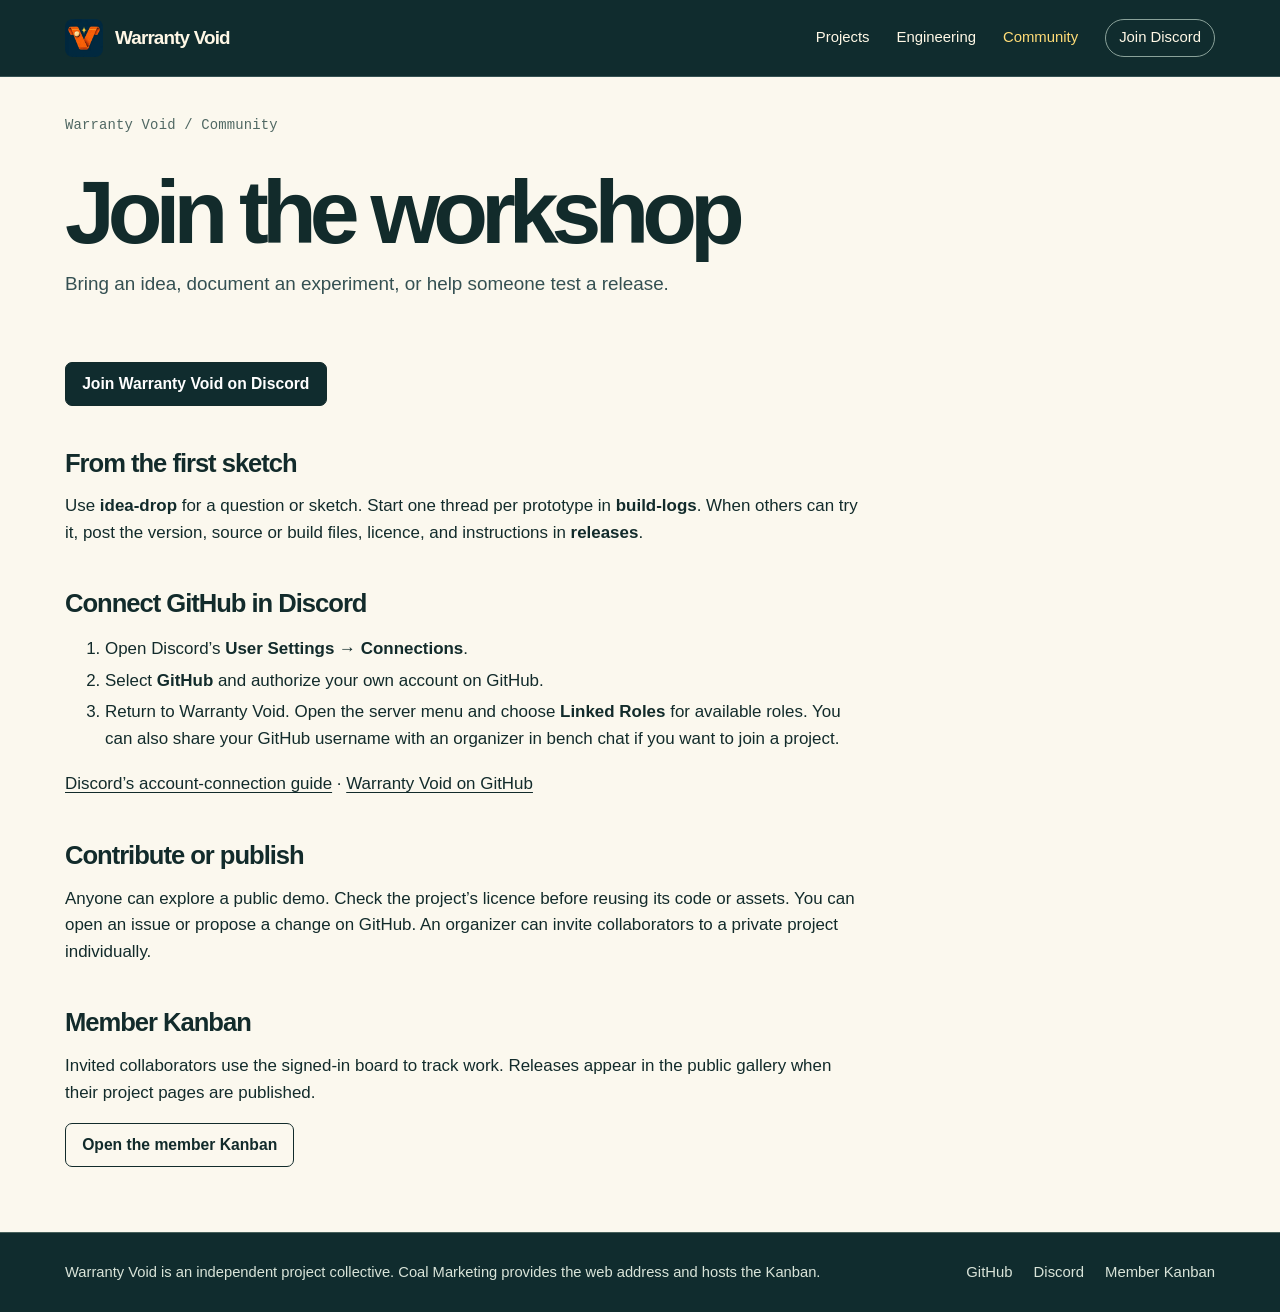
==== community/index.html @ d7e7b266 "Open the Warranty Void project gallery with the Count23 field guide" ====
<!doctype html>
<html lang="en"><head><meta charset="utf-8"><meta name="viewport" content="width=device-width,initial-scale=1">
<title>Community · Warranty Void</title><meta name="description" content="Join the Discord, connect a GitHub account and contribute."><meta name="theme-color" content="#102c2e">
<link rel="icon" href="../assets/warranty-void.webp"><link rel="stylesheet" href="../assets/site.css"><script defer src="../assets/demo.js"></script></head>
<body><a href="#main" class="skip">Skip to content</a><header class="top"><div class="wrap bar"><a class="brand" href="../"><img src="../assets/warranty-void.webp" width="38" height="38" alt="">Warranty Void</a>
<nav class="nav" aria-label="Main navigation"><a href="../#projects">Projects</a><a href="../engineering/">Engineering</a><a href="../community/" aria-current="page">Community</a><a class="join" href="https://discord.gg/CPjRJzZYpf">Join Discord</a></nav></div></header>
<main id="main"><div class="wrap interior"><p class="crumb"><a href="../" class="">Warranty Void</a> / Community</p><h1>Join the workshop</h1><p class="lede">Bring an idea, document an experiment, or help someone test a release.</p></div><div class="wrap"><div class="reading"><p><a href="https://discord.gg/CPjRJzZYpf" class="button">Join Warranty Void on Discord</a></p><h2>From the first sketch</h2><p>Use <strong>idea-drop</strong> for a question or sketch. Start one thread per prototype in <strong>build-logs</strong>. When others can try it, post the version, source or build files, licence, and instructions in <strong>releases</strong>.</p>
<h2>Connect GitHub in Discord</h2><ol><li>Open Discord’s <strong>User Settings → Connections</strong>.</li><li>Select <strong>GitHub</strong> and authorize your own account on GitHub.</li><li>Return to Warranty Void. Open the server menu and choose <strong>Linked Roles</strong> for available roles. You can also share your GitHub username with an organizer in bench chat if you want to join a project.</li></ol><p><a href="https://support.discord.com/hc/en-us/articles/8063233404823-Connections-Linked-Roles-Community-Members" class="">Discord’s account-connection guide</a> · <a href="https://github.com/waranty-void" class="">Warranty Void on GitHub</a></p>
<h2>Contribute or publish</h2><p>Anyone can explore a public demo. Check the project’s licence before reusing its code or assets. You can open an issue or propose a change on GitHub. An organizer can invite collaborators to a private project individually.</p>
<h2>Member Kanban</h2><p>Invited collaborators use the signed-in board to track work. Releases appear in the public gallery when their project pages are published.</p><a href="https://client.coal.marketing/warranty-void/kanban" class="button light">Open the member Kanban</a></div></div></main><footer class="foot"><div class="wrap"><p>Warranty Void is an independent project collective. Coal Marketing provides the web address and hosts the Kanban.</p>
<nav aria-label="Footer"><a href="https://github.com/waranty-void" class="">GitHub</a><a href="https://discord.gg/CPjRJzZYpf" class="">Discord</a><a href="https://client.coal.marketing/warranty-void/kanban" class="">Member Kanban</a></nav></div></footer></body></html>
---- assets/site.css ----
:root{color-scheme:light;--night:#102c2e;--ink:#122b2b;--cream:#fbf8ee;--line:#bec8bc;--orange:#ff782d;--yellow:#ffdc77;--green:#245b4c;--mono:"IBM Plex Mono","SFMono-Regular",Consolas,monospace;--sans:"Space Grotesk","Avenir Next",Avenir,"Helvetica Neue",sans-serif}
*{box-sizing:border-box}html{scroll-behavior:smooth}body{margin:0;background:var(--cream);color:var(--ink);font:400 1.06rem/1.57 var(--sans)}a{color:inherit;text-underline-offset:.2em}a:focus-visible,button:focus-visible,summary:focus-visible{outline:3px solid #168cc0;outline-offset:4px}img{display:block;max-width:100%}.wrap{width:min(1150px,calc(100% - 76px));margin:auto}.skip{position:absolute;left:10px;top:-60px;background:white;padding:10px;z-index:5}.skip:focus{top:10px}.top{background:var(--night);color:#fff8e6;border-bottom:1px solid #355152}.bar{min-height:76px;display:flex;align-items:center;justify-content:space-between;gap:25px}.brand{display:inline-flex;align-items:center;gap:12px;font-size:1.18rem;font-weight:760;letter-spacing:-.045em;text-decoration:none;white-space:nowrap}.brand img{width:38px;height:38px;border-radius:8px}.nav{display:flex;align-items:center;gap:27px}.nav a,.foot a{font-size:.93rem;text-decoration:none}.nav a:hover,.foot a:hover{text-decoration:underline}.nav [aria-current=page]{color:var(--yellow)}.nav .join{border:1px solid #8aa29a;padding:6px 13px;border-radius:100px}.intro{background:var(--night);color:var(--cream);border-bottom:7px solid var(--orange);overflow:hidden}.intro-inner{display:grid;grid-template-columns:1.65fr .8fr;gap:clamp(25px,7vw,100px);align-items:center;padding:52px 0 56px}.intro h1{font-size:clamp(3.3rem,7.9vw,7.1rem);letter-spacing:-.09em;line-height:.9;margin:0 0 23px}.intro h1 span{color:var(--orange)}.intro p{font-size:clamp(1.06rem,1.8vw,1.34rem);line-height:1.48;max-width:39rem;margin:0;color:#d5e3d9}.logo-plate{justify-self:center;width:min(100%,245px);transform:rotate(5deg);border:1px solid #557069;border-radius:22%;box-shadow:12px 14px 0 #0b2020;overflow:hidden}.logo-plate img{width:100%;height:auto}.block{padding:62px 0}.section-top{display:flex;justify-content:space-between;align-items:baseline;gap:24px;margin:0 0 23px}.section-top h2,.docs h2,.actions h2{margin:0;font-size:clamp(2.05rem,4vw,3.25rem);letter-spacing:-.07em;line-height:1.1}.eyebrow,.tag,.crumb,.caption,.meta{font:500 .87rem/1.5 var(--mono);letter-spacing:.012em}.eyebrow{margin:0 0 13px;color:var(--green)}.feature{display:grid;grid-template-columns:1.38fr 1fr;background:#fffdf6;border:1px solid #aab9ae;border-radius:19px;overflow:hidden}.feature-img{display:flex;align-items:center;justify-content:center;background:#102027;min-height:290px;text-decoration:none;overflow:hidden}.feature-img img{width:100%;height:100%;object-fit:cover}.feature-copy{padding:clamp(26px,4vw,48px);align-self:center}.feature-copy h3{font-size:clamp(2.8rem,5vw,4.6rem);line-height:1;letter-spacing:-.08em;margin:0 0 14px}.feature-copy p,.lede{color:#345052}.links{display:flex;flex-wrap:wrap;align-items:center;gap:12px 20px;margin-top:25px}.button,button.button{appearance:none;display:inline-flex;align-items:center;justify-content:center;border:1px solid var(--ink);border-radius:7px;background:var(--night);color:white;text-decoration:none;padding:.65em 1.03em;font:650 .98rem/1.35 var(--sans);cursor:pointer}.button:hover{background:#23484b}.button.light{background:transparent;color:var(--ink)}.button.light:hover{background:#e5ebdf}.button.orange{background:var(--orange);color:#20221c;border-color:var(--orange)}.textlink{font-weight:650}.actions{border-top:1px solid var(--line);padding:36px 0 66px;display:grid;grid-template-columns:1fr 1fr;gap:50px}.actions h2{font-size:1.72rem;letter-spacing:-.045em}.actions p{margin:.6em 0 1em;max-width:33rem}.foot{border-top:1px solid #47605b;background:var(--night);color:#d9e4d9;padding:28px 0}.foot .wrap{display:flex;justify-content:space-between;gap:24px;flex-wrap:wrap}.foot p{margin:0;font-size:.92rem}.foot nav{display:flex;gap:21px;flex-wrap:wrap}.interior{padding:38px 0 21px}.crumb{color:#506863;margin:0 0 32px}.crumb a{text-decoration:none}.interior h1{font-size:clamp(3.05rem,7vw,5.8rem);line-height:.99;letter-spacing:-.078em;margin:0 0 12px}.lede{max-width:53rem;font-size:1.18rem;line-height:1.56;margin:0 0 23px}.tabs{display:flex;gap:22px;border-bottom:1px solid var(--line);margin:16px 0 26px}.tabs a{padding:.65em 0;text-decoration:none;font-weight:600}.tabs a[aria-current=page]{border-bottom:3px solid var(--orange);margin-bottom:-1px}.viewer{background:#101c29;border:1px solid #20352f;border-radius:14px;overflow:hidden;position:relative}.viewer .poster{width:100%;max-height:520px;object-fit:cover}.viewer .load{position:absolute;inset:0;margin:auto;align-self:center;justify-self:center;width:max-content;height:max-content;box-shadow:0 4px 16px #10202055}.viewer iframe{display:block;width:100%;height:min(84vh,800px);min-height:420px;border:0;background:#121c2c}.under{margin:13px 0 28px;font-size:.94rem;color:#455d58}.reading{padding:15px 0 65px;max-width:800px}.reading h2{font-size:1.6rem;letter-spacing:-.04em;margin:1.45em 0 .4em}.reading h3{font-size:1.22rem;margin:1.2em 0 .3em}.reading p,.reading ol,.reading ul{margin:.3em 0 1em}.reading li{padding:.14em 0}.reading code{font:.92em var(--mono)}.reading pre{overflow:auto;padding:17px 20px;border-radius:9px;background:var(--night);color:#f4f5e6;line-height:1.55}.reading pre code{font-size:.91rem}.callout{border-left:4px solid var(--orange);padding:7px 16px;margin:18px 0;background:#f2efde}.docs-index{padding:15px 0 60px}.row{display:grid;grid-template-columns:1fr auto;gap:16px;align-items:center;padding:22px 0;border-top:1px solid var(--line);text-decoration:none}.row strong{font-size:1.42rem;letter-spacing:-.035em}.row span{display:block;color:#425b56}.row .action{font-size:.94rem;font-weight:650;text-decoration:underline}.guide-image{max-height:330px;object-fit:contain;border-radius:8px;background:#121c2c;margin:18px 0}.sr{position:absolute;width:1px;height:1px;overflow:hidden;clip-path:inset(50%)}[hidden]{display:none!important}
@media(max-width:760px){.wrap{width:calc(100% - 36px)}.bar{align-items:flex-start;flex-direction:column;gap:10px;padding:14px 0}.nav{width:100%;gap:15px;flex-wrap:wrap}.nav a{font-size:.9rem}.nav .join{padding:2px 9px}.intro-inner{grid-template-columns:1.6fr .65fr;gap:15px;padding:39px 0}.logo-plate{box-shadow:5px 6px 0 #0b2020}.intro h1{font-size:clamp(3rem,9vw,4.7rem)}.intro p{font-size:1rem}.block{padding:39px 0}.feature{grid-template-columns:1fr}.feature-img{min-height:0}.feature-img img{aspect-ratio:1.82;object-fit:cover}.feature-copy{padding:25px}.actions{grid-template-columns:1fr;gap:27px;padding:28px 0 40px}.interior{padding-top:25px}.crumb{margin-bottom:20px}.row{grid-template-columns:1fr;gap:4px}.viewer iframe{min-height:560px}.links{gap:12px}.section-top{margin-bottom:16px}}
@media(prefers-reduced-motion:reduce){html{scroll-behavior:auto}}
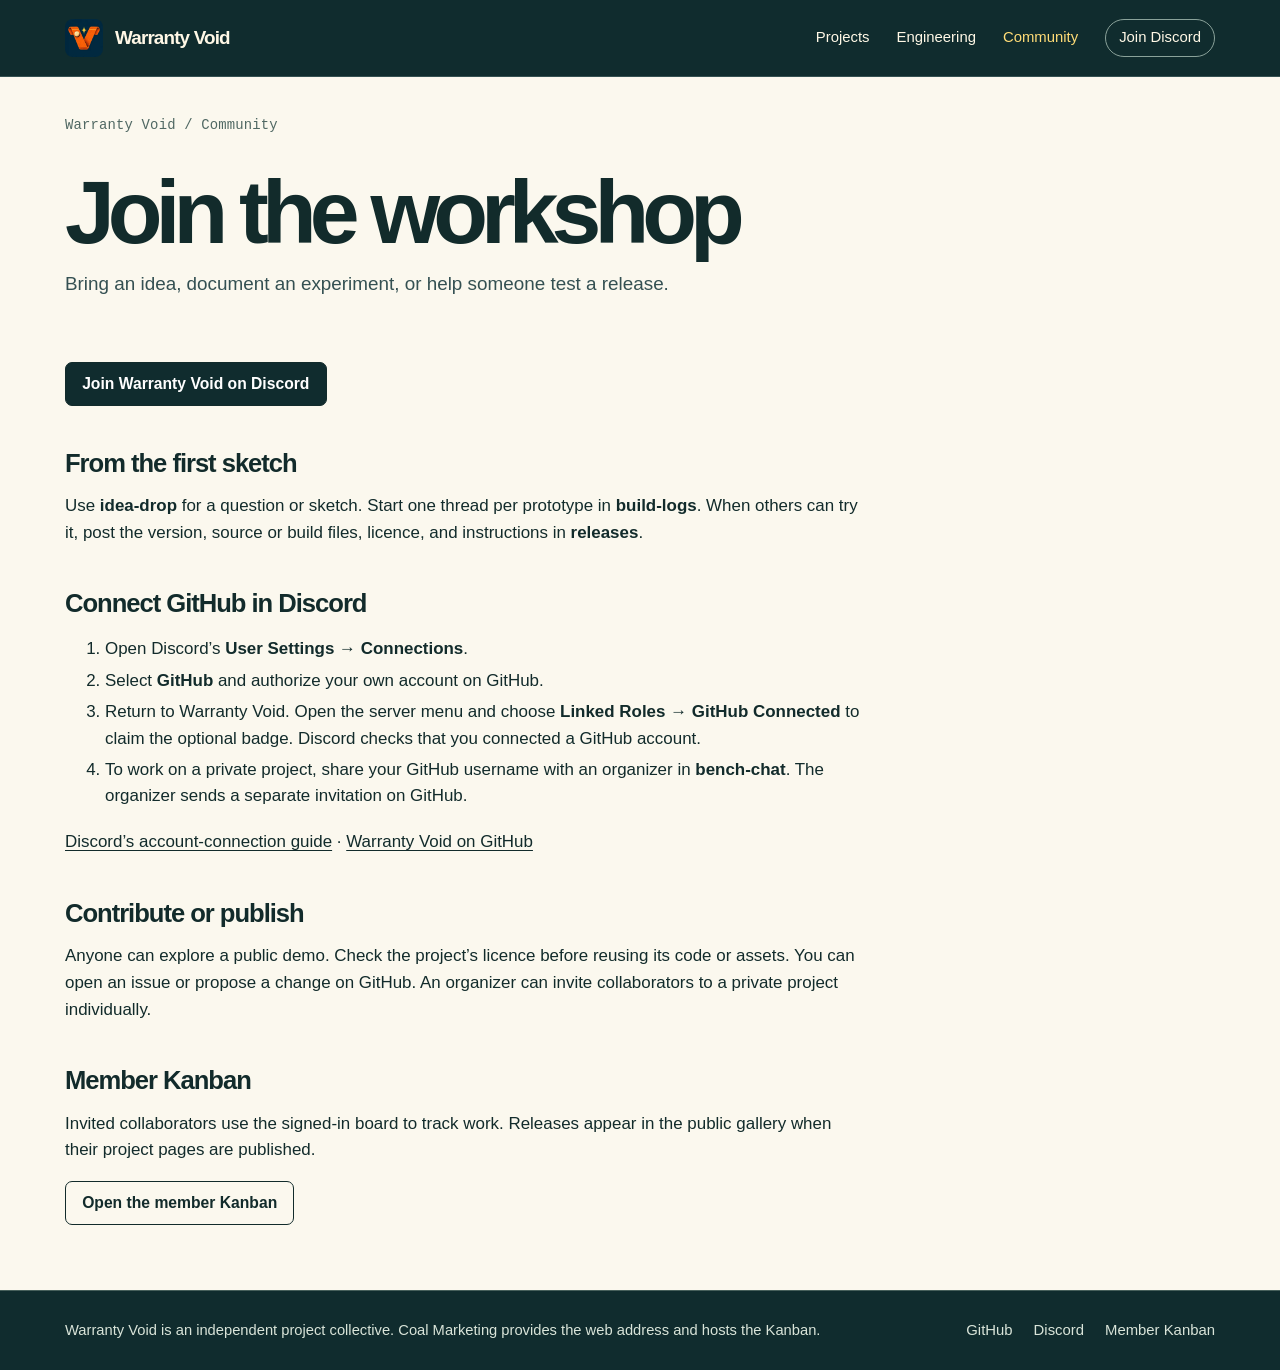
==== commit 27be510e: "Document the verified GitHub Connected role" ====
--- a/community/index.html
+++ b/community/index.html
@@ -5,7 +5,7 @@
 <body><a href="#main" class="skip">Skip to content</a><header class="top"><div class="wrap bar"><a class="brand" href="../"><img src="../assets/warranty-void.webp" width="38" height="38" alt="">Warranty Void</a>
 <nav class="nav" aria-label="Main navigation"><a href="../#projects">Projects</a><a href="../engineering/">Engineering</a><a href="../community/" aria-current="page">Community</a><a class="join" href="https://discord.gg/CPjRJzZYpf">Join Discord</a></nav></div></header>
 <main id="main"><div class="wrap interior"><p class="crumb"><a href="../" class="">Warranty Void</a> / Community</p><h1>Join the workshop</h1><p class="lede">Bring an idea, document an experiment, or help someone test a release.</p></div><div class="wrap"><div class="reading"><p><a href="https://discord.gg/CPjRJzZYpf" class="button">Join Warranty Void on Discord</a></p><h2>From the first sketch</h2><p>Use <strong>idea-drop</strong> for a question or sketch. Start one thread per prototype in <strong>build-logs</strong>. When others can try it, post the version, source or build files, licence, and instructions in <strong>releases</strong>.</p>
-<h2>Connect GitHub in Discord</h2><ol><li>Open Discord’s <strong>User Settings → Connections</strong>.</li><li>Select <strong>GitHub</strong> and authorize your own account on GitHub.</li><li>Return to Warranty Void. Open the server menu and choose <strong>Linked Roles</strong> for available roles. You can also share your GitHub username with an organizer in bench chat if you want to join a project.</li></ol><p><a href="https://support.discord.com/hc/en-us/articles/8063233404823-Connections-Linked-Roles-Community-Members" class="">Discord’s account-connection guide</a> · <a href="https://github.com/waranty-void" class="">Warranty Void on GitHub</a></p>
+<h2>Connect GitHub in Discord</h2><ol><li>Open Discord’s <strong>User Settings → Connections</strong>.</li><li>Select <strong>GitHub</strong> and authorize your own account on GitHub.</li><li>Return to Warranty Void. Open the server menu and choose <strong>Linked Roles → GitHub Connected</strong> to claim the optional badge. Discord checks that you connected a GitHub account.</li><li>To work on a private project, share your GitHub username with an organizer in <strong>bench-chat</strong>. The organizer sends a separate invitation on GitHub.</li></ol><p><a href="https://support.discord.com/hc/en-us/articles/8063233404823-Connections-Linked-Roles-Community-Members" class="">Discord’s account-connection guide</a> · <a href="https://github.com/waranty-void" class="">Warranty Void on GitHub</a></p>
 <h2>Contribute or publish</h2><p>Anyone can explore a public demo. Check the project’s licence before reusing its code or assets. You can open an issue or propose a change on GitHub. An organizer can invite collaborators to a private project individually.</p>
 <h2>Member Kanban</h2><p>Invited collaborators use the signed-in board to track work. Releases appear in the public gallery when their project pages are published.</p><a href="https://client.coal.marketing/warranty-void/kanban" class="button light">Open the member Kanban</a></div></div></main><footer class="foot"><div class="wrap"><p>Warranty Void is an independent project collective. Coal Marketing provides the web address and hosts the Kanban.</p>
 <nav aria-label="Footer"><a href="https://github.com/waranty-void" class="">GitHub</a><a href="https://discord.gg/CPjRJzZYpf" class="">Discord</a><a href="https://client.coal.marketing/warranty-void/kanban" class="">Member Kanban</a></nav></div></footer></body></html>
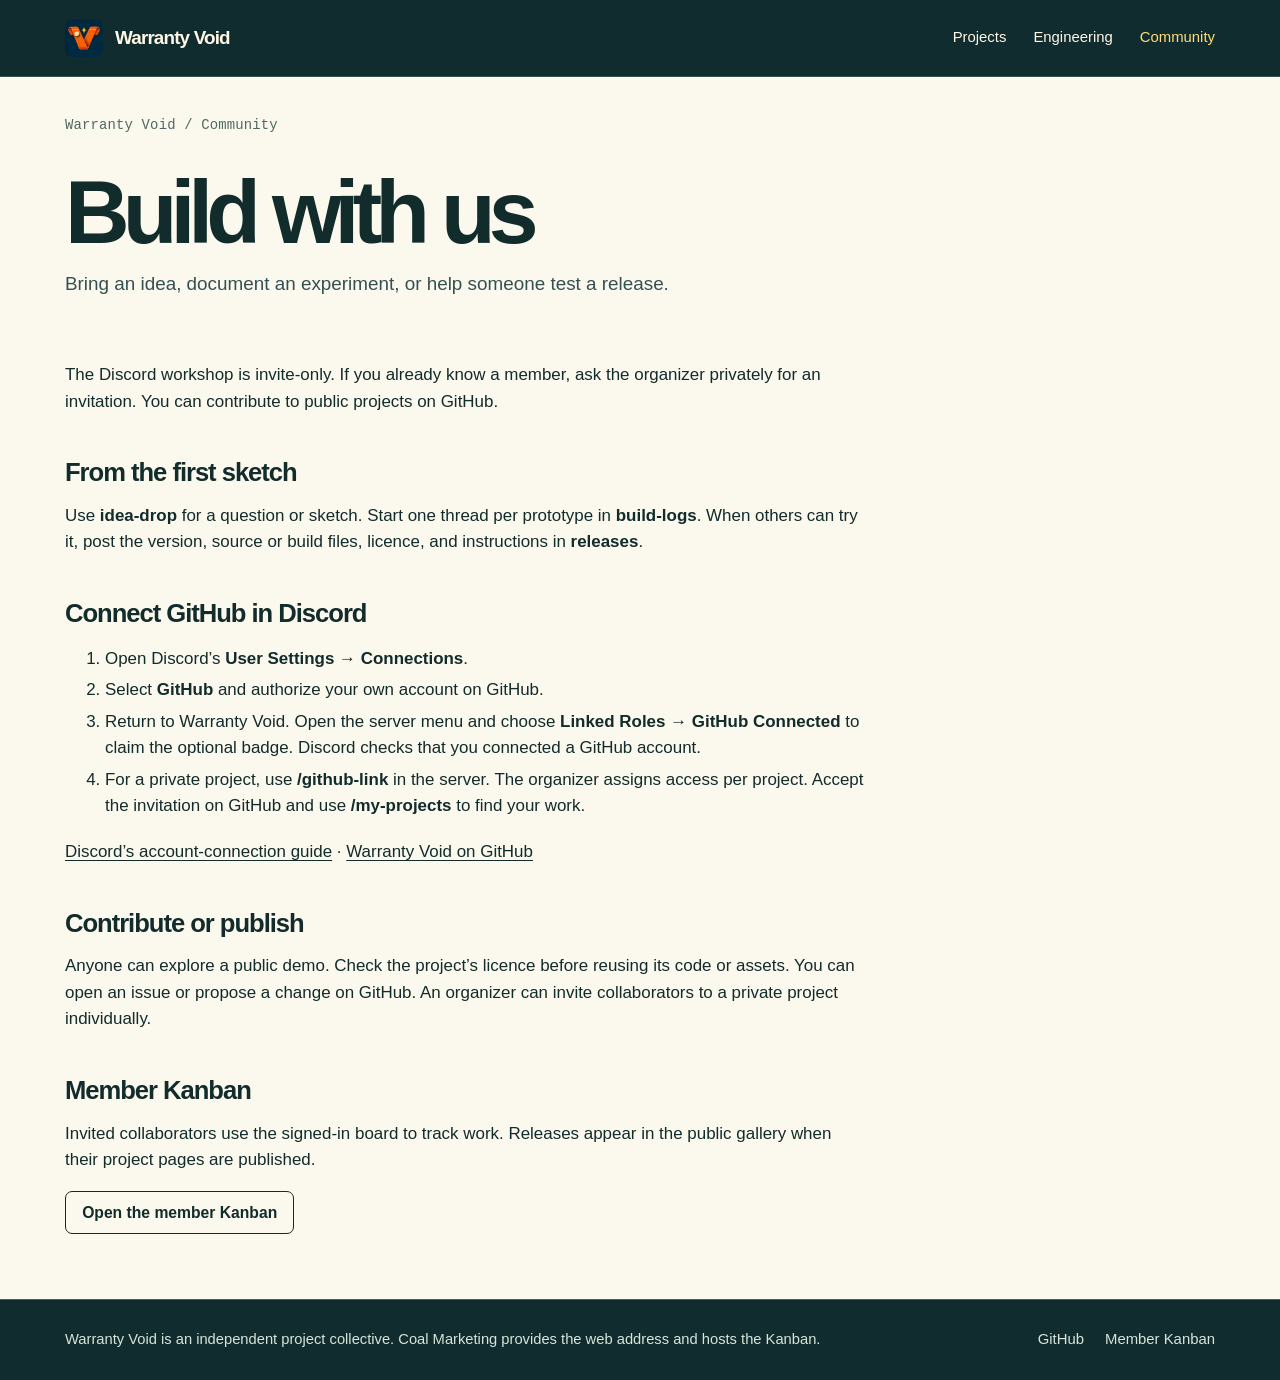
==== commit daab8718: "Remove the public invitation to the private Discord workshop" ====
--- a/community/index.html
+++ b/community/index.html
@@ -1,11 +1,11 @@
 <!doctype html>
 <html lang="en"><head><meta charset="utf-8"><meta name="viewport" content="width=device-width,initial-scale=1">
-<title>Community · Warranty Void</title><meta name="description" content="Join the Discord, connect a GitHub account and contribute."><meta name="theme-color" content="#102c2e">
+<title>Community · Warranty Void</title><meta name="description" content="Contribute to public projects and learn how invited members build together."><meta name="theme-color" content="#102c2e">
 <link rel="icon" href="../assets/warranty-void.webp"><link rel="stylesheet" href="../assets/site.css"><script defer src="../assets/demo.js"></script></head>
 <body><a href="#main" class="skip">Skip to content</a><header class="top"><div class="wrap bar"><a class="brand" href="../"><img src="../assets/warranty-void.webp" width="38" height="38" alt="">Warranty Void</a>
-<nav class="nav" aria-label="Main navigation"><a href="../#projects">Projects</a><a href="../engineering/">Engineering</a><a href="../community/" aria-current="page">Community</a><a class="join" href="https://discord.gg/CPjRJzZYpf">Join Discord</a></nav></div></header>
-<main id="main"><div class="wrap interior"><p class="crumb"><a href="../" class="">Warranty Void</a> / Community</p><h1>Join the workshop</h1><p class="lede">Bring an idea, document an experiment, or help someone test a release.</p></div><div class="wrap"><div class="reading"><p><a href="https://discord.gg/CPjRJzZYpf" class="button">Join Warranty Void on Discord</a></p><h2>From the first sketch</h2><p>Use <strong>idea-drop</strong> for a question or sketch. Start one thread per prototype in <strong>build-logs</strong>. When others can try it, post the version, source or build files, licence, and instructions in <strong>releases</strong>.</p>
-<h2>Connect GitHub in Discord</h2><ol><li>Open Discord’s <strong>User Settings → Connections</strong>.</li><li>Select <strong>GitHub</strong> and authorize your own account on GitHub.</li><li>Return to Warranty Void. Open the server menu and choose <strong>Linked Roles → GitHub Connected</strong> to claim the optional badge. Discord checks that you connected a GitHub account.</li><li>To work on a private project, share your GitHub username with an organizer in <strong>bench-chat</strong>. The organizer sends a separate invitation on GitHub.</li></ol><p><a href="https://support.discord.com/hc/en-us/articles/8063233404823-Connections-Linked-Roles-Community-Members" class="">Discord’s account-connection guide</a> · <a href="https://github.com/waranty-void" class="">Warranty Void on GitHub</a></p>
+<nav class="nav" aria-label="Main navigation"><a href="../#projects">Projects</a><a href="../engineering/">Engineering</a><a href="../community/" aria-current="page">Community</a></nav></div></header>
+<main id="main"><div class="wrap interior"><p class="crumb"><a href="../" class="">Warranty Void</a> / Community</p><h1>Build with us</h1><p class="lede">Bring an idea, document an experiment, or help someone test a release.</p></div><div class="wrap"><div class="reading"><p>The Discord workshop is invite-only. If you already know a member, ask the organizer privately for an invitation. You can contribute to public projects on GitHub.</p><h2>From the first sketch</h2><p>Use <strong>idea-drop</strong> for a question or sketch. Start one thread per prototype in <strong>build-logs</strong>. When others can try it, post the version, source or build files, licence, and instructions in <strong>releases</strong>.</p>
+<h2>Connect GitHub in Discord</h2><ol><li>Open Discord’s <strong>User Settings → Connections</strong>.</li><li>Select <strong>GitHub</strong> and authorize your own account on GitHub.</li><li>Return to Warranty Void. Open the server menu and choose <strong>Linked Roles → GitHub Connected</strong> to claim the optional badge. Discord checks that you connected a GitHub account.</li><li>For a private project, use <strong>/github-link</strong> in the server. The organizer assigns access per project. Accept the invitation on GitHub and use <strong>/my-projects</strong> to find your work.</li></ol><p><a href="https://support.discord.com/hc/en-us/articles/8063233404823-Connections-Linked-Roles-Community-Members" class="">Discord’s account-connection guide</a> · <a href="https://github.com/waranty-void" class="">Warranty Void on GitHub</a></p>
 <h2>Contribute or publish</h2><p>Anyone can explore a public demo. Check the project’s licence before reusing its code or assets. You can open an issue or propose a change on GitHub. An organizer can invite collaborators to a private project individually.</p>
 <h2>Member Kanban</h2><p>Invited collaborators use the signed-in board to track work. Releases appear in the public gallery when their project pages are published.</p><a href="https://client.coal.marketing/warranty-void/kanban" class="button light">Open the member Kanban</a></div></div></main><footer class="foot"><div class="wrap"><p>Warranty Void is an independent project collective. Coal Marketing provides the web address and hosts the Kanban.</p>
-<nav aria-label="Footer"><a href="https://github.com/waranty-void" class="">GitHub</a><a href="https://discord.gg/CPjRJzZYpf" class="">Discord</a><a href="https://client.coal.marketing/warranty-void/kanban" class="">Member Kanban</a></nav></div></footer></body></html>+<nav aria-label="Footer"><a href="https://github.com/waranty-void" class="">GitHub</a><a href="https://client.coal.marketing/warranty-void/kanban" class="">Member Kanban</a></nav></div></footer></body></html>
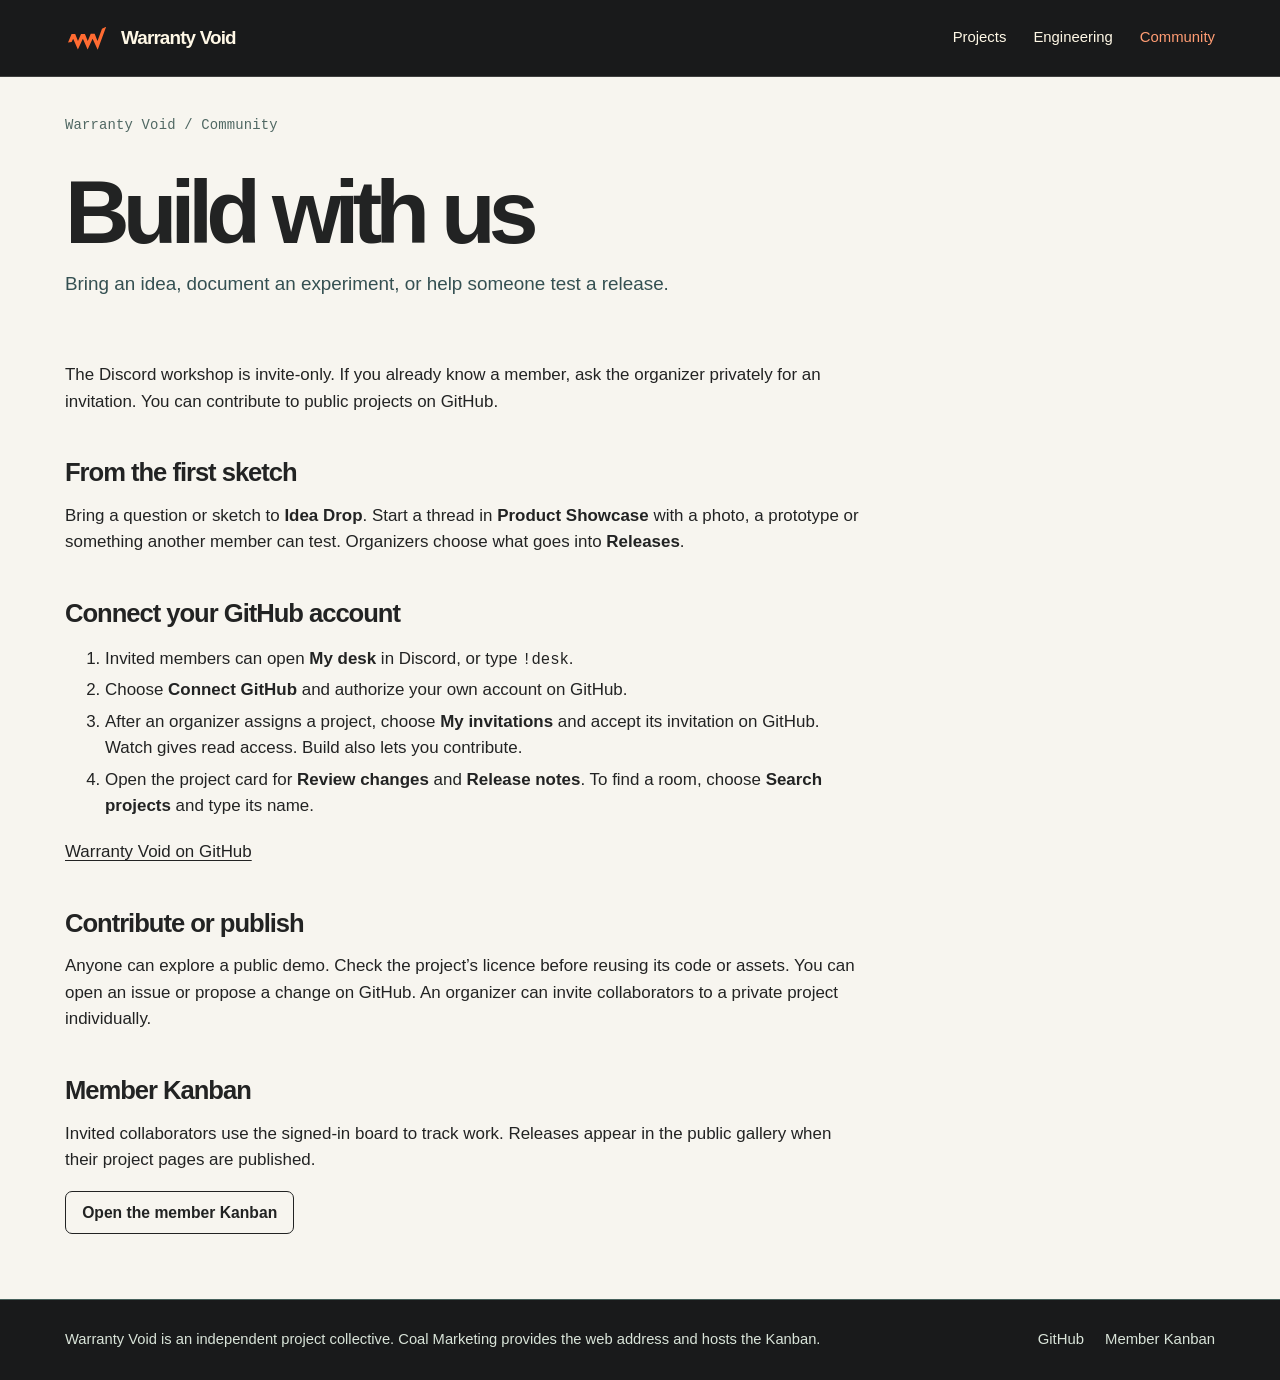
==== commit b0b06504: "Update the public workshop mark and feature the two released Liberty Garage guides" ====
--- a/community/index.html
+++ b/community/index.html
@@ -1,11 +1,11 @@
 <!doctype html>
 <html lang="en"><head><meta charset="utf-8"><meta name="viewport" content="width=device-width,initial-scale=1">
 <title>Community · Warranty Void</title><meta name="description" content="Contribute to public projects and learn how invited members build together."><meta name="theme-color" content="#102c2e">
-<link rel="icon" href="../assets/warranty-void.webp"><link rel="stylesheet" href="../assets/site.css"><script defer src="../assets/demo.js"></script></head>
-<body><a href="#main" class="skip">Skip to content</a><header class="top"><div class="wrap bar"><a class="brand" href="../"><img src="../assets/warranty-void.webp" width="38" height="38" alt="">Warranty Void</a>
+<link rel="icon" type="image/svg+xml" href="../assets/warranty-w.svg"><link rel="stylesheet" href="../assets/site.css?v=workshop-2"><script defer src="../assets/demo.js"></script></head>
+<body><a href="#main" class="skip">Skip to content</a><header class="top"><div class="wrap bar"><a class="brand" href="../"><img src="../assets/warranty-w.svg" width="44" height="44" alt="">Warranty Void</a>
 <nav class="nav" aria-label="Main navigation"><a href="../#projects">Projects</a><a href="../engineering/">Engineering</a><a href="../community/" aria-current="page">Community</a></nav></div></header>
-<main id="main"><div class="wrap interior"><p class="crumb"><a href="../" class="">Warranty Void</a> / Community</p><h1>Build with us</h1><p class="lede">Bring an idea, document an experiment, or help someone test a release.</p></div><div class="wrap"><div class="reading"><p>The Discord workshop is invite-only. If you already know a member, ask the organizer privately for an invitation. You can contribute to public projects on GitHub.</p><h2>From the first sketch</h2><p>Use <strong>idea-drop</strong> for a question or sketch. Start one thread per prototype in <strong>build-logs</strong>. When others can try it, post the version, source or build files, licence, and instructions in <strong>releases</strong>.</p>
-<h2>Connect GitHub in Discord</h2><ol><li>Open Discord’s <strong>User Settings → Connections</strong>.</li><li>Select <strong>GitHub</strong> and authorize your own account on GitHub.</li><li>Return to Warranty Void. Open the server menu and choose <strong>Linked Roles → GitHub Connected</strong> to claim the optional badge. Discord checks that you connected a GitHub account.</li><li>For a private project, use <strong>/github-link</strong> in the server. The organizer assigns access per project. Accept the invitation on GitHub and use <strong>/my-projects</strong> to find your work.</li></ol><p><a href="https://support.discord.com/hc/en-us/articles/8063233404823-Connections-Linked-Roles-Community-Members" class="">Discord’s account-connection guide</a> · <a href="https://github.com/waranty-void" class="">Warranty Void on GitHub</a></p>
+<main id="main"><div class="wrap interior"><p class="crumb"><a href="../" class="">Warranty Void</a> / Community</p><h1>Build with us</h1><p class="lede">Bring an idea, document an experiment, or help someone test a release.</p></div><div class="wrap"><div class="reading"><p>The Discord workshop is invite-only. If you already know a member, ask the organizer privately for an invitation. You can contribute to public projects on GitHub.</p><h2>From the first sketch</h2><p>Bring a question or sketch to <strong>Idea Drop</strong>. Start a thread in <strong>Product Showcase</strong> with a photo, a prototype or something another member can test. Organizers choose what goes into <strong>Releases</strong>.</p>
+<h2>Connect your GitHub account</h2><ol><li>Invited members can open <strong>My desk</strong> in Discord, or type <code>!desk</code>.</li><li>Choose <strong>Connect GitHub</strong> and authorize your own account on GitHub.</li><li>After an organizer assigns a project, choose <strong>My invitations</strong> and accept its invitation on GitHub. Watch gives read access. Build also lets you contribute.</li><li>Open the project card for <strong>Review changes</strong> and <strong>Release notes</strong>. To find a room, choose <strong>Search projects</strong> and type its name.</li></ol><p><a href="https://github.com/waranty-void" class="">Warranty Void on GitHub</a></p>
 <h2>Contribute or publish</h2><p>Anyone can explore a public demo. Check the project’s licence before reusing its code or assets. You can open an issue or propose a change on GitHub. An organizer can invite collaborators to a private project individually.</p>
 <h2>Member Kanban</h2><p>Invited collaborators use the signed-in board to track work. Releases appear in the public gallery when their project pages are published.</p><a href="https://client.coal.marketing/warranty-void/kanban" class="button light">Open the member Kanban</a></div></div></main><footer class="foot"><div class="wrap"><p>Warranty Void is an independent project collective. Coal Marketing provides the web address and hosts the Kanban.</p>
 <nav aria-label="Footer"><a href="https://github.com/waranty-void" class="">GitHub</a><a href="https://client.coal.marketing/warranty-void/kanban" class="">Member Kanban</a></nav></div></footer></body></html>
--- a/assets/site.css
+++ b/assets/site.css
@@ -2,3 +2,35 @@
 *{box-sizing:border-box}html{scroll-behavior:smooth}body{margin:0;background:var(--cream);color:var(--ink);font:400 1.06rem/1.57 var(--sans)}a{color:inherit;text-underline-offset:.2em}a:focus-visible,button:focus-visible,summary:focus-visible{outline:3px solid #168cc0;outline-offset:4px}img{display:block;max-width:100%}.wrap{width:min(1150px,calc(100% - 76px));margin:auto}.skip{position:absolute;left:10px;top:-60px;background:white;padding:10px;z-index:5}.skip:focus{top:10px}.top{background:var(--night);color:#fff8e6;border-bottom:1px solid #355152}.bar{min-height:76px;display:flex;align-items:center;justify-content:space-between;gap:25px}.brand{display:inline-flex;align-items:center;gap:12px;font-size:1.18rem;font-weight:760;letter-spacing:-.045em;text-decoration:none;white-space:nowrap}.brand img{width:38px;height:38px;border-radius:8px}.nav{display:flex;align-items:center;gap:27px}.nav a,.foot a{font-size:.93rem;text-decoration:none}.nav a:hover,.foot a:hover{text-decoration:underline}.nav [aria-current=page]{color:var(--yellow)}.nav .join{border:1px solid #8aa29a;padding:6px 13px;border-radius:100px}.intro{background:var(--night);color:var(--cream);border-bottom:7px solid var(--orange);overflow:hidden}.intro-inner{display:grid;grid-template-columns:1.65fr .8fr;gap:clamp(25px,7vw,100px);align-items:center;padding:52px 0 56px}.intro h1{font-size:clamp(3.3rem,7.9vw,7.1rem);letter-spacing:-.09em;line-height:.9;margin:0 0 23px}.intro h1 span{color:var(--orange)}.intro p{font-size:clamp(1.06rem,1.8vw,1.34rem);line-height:1.48;max-width:39rem;margin:0;color:#d5e3d9}.logo-plate{justify-self:center;width:min(100%,245px);transform:rotate(5deg);border:1px solid #557069;border-radius:22%;box-shadow:12px 14px 0 #0b2020;overflow:hidden}.logo-plate img{width:100%;height:auto}.block{padding:62px 0}.section-top{display:flex;justify-content:space-between;align-items:baseline;gap:24px;margin:0 0 23px}.section-top h2,.docs h2,.actions h2{margin:0;font-size:clamp(2.05rem,4vw,3.25rem);letter-spacing:-.07em;line-height:1.1}.eyebrow,.tag,.crumb,.caption,.meta{font:500 .87rem/1.5 var(--mono);letter-spacing:.012em}.eyebrow{margin:0 0 13px;color:var(--green)}.feature{display:grid;grid-template-columns:1.38fr 1fr;background:#fffdf6;border:1px solid #aab9ae;border-radius:19px;overflow:hidden}.feature-img{display:flex;align-items:center;justify-content:center;background:#102027;min-height:290px;text-decoration:none;overflow:hidden}.feature-img img{width:100%;height:100%;object-fit:cover}.feature-copy{padding:clamp(26px,4vw,48px);align-self:center}.feature-copy h3{font-size:clamp(2.8rem,5vw,4.6rem);line-height:1;letter-spacing:-.08em;margin:0 0 14px}.feature-copy p,.lede{color:#345052}.links{display:flex;flex-wrap:wrap;align-items:center;gap:12px 20px;margin-top:25px}.button,button.button{appearance:none;display:inline-flex;align-items:center;justify-content:center;border:1px solid var(--ink);border-radius:7px;background:var(--night);color:white;text-decoration:none;padding:.65em 1.03em;font:650 .98rem/1.35 var(--sans);cursor:pointer}.button:hover{background:#23484b}.button.light{background:transparent;color:var(--ink)}.button.light:hover{background:#e5ebdf}.button.orange{background:var(--orange);color:#20221c;border-color:var(--orange)}.textlink{font-weight:650}.actions{border-top:1px solid var(--line);padding:36px 0 66px;display:grid;grid-template-columns:1fr 1fr;gap:50px}.actions h2{font-size:1.72rem;letter-spacing:-.045em}.actions p{margin:.6em 0 1em;max-width:33rem}.foot{border-top:1px solid #47605b;background:var(--night);color:#d9e4d9;padding:28px 0}.foot .wrap{display:flex;justify-content:space-between;gap:24px;flex-wrap:wrap}.foot p{margin:0;font-size:.92rem}.foot nav{display:flex;gap:21px;flex-wrap:wrap}.interior{padding:38px 0 21px}.crumb{color:#506863;margin:0 0 32px}.crumb a{text-decoration:none}.interior h1{font-size:clamp(3.05rem,7vw,5.8rem);line-height:.99;letter-spacing:-.078em;margin:0 0 12px}.lede{max-width:53rem;font-size:1.18rem;line-height:1.56;margin:0 0 23px}.tabs{display:flex;gap:22px;border-bottom:1px solid var(--line);margin:16px 0 26px}.tabs a{padding:.65em 0;text-decoration:none;font-weight:600}.tabs a[aria-current=page]{border-bottom:3px solid var(--orange);margin-bottom:-1px}.viewer{background:#101c29;border:1px solid #20352f;border-radius:14px;overflow:hidden;position:relative}.viewer .poster{width:100%;max-height:520px;object-fit:cover}.viewer .load{position:absolute;inset:0;margin:auto;align-self:center;justify-self:center;width:max-content;height:max-content;box-shadow:0 4px 16px #10202055}.viewer iframe{display:block;width:100%;height:min(84vh,800px);min-height:420px;border:0;background:#121c2c}.under{margin:13px 0 28px;font-size:.94rem;color:#455d58}.reading{padding:15px 0 65px;max-width:800px}.reading h2{font-size:1.6rem;letter-spacing:-.04em;margin:1.45em 0 .4em}.reading h3{font-size:1.22rem;margin:1.2em 0 .3em}.reading p,.reading ol,.reading ul{margin:.3em 0 1em}.reading li{padding:.14em 0}.reading code{font:.92em var(--mono)}.reading pre{overflow:auto;padding:17px 20px;border-radius:9px;background:var(--night);color:#f4f5e6;line-height:1.55}.reading pre code{font-size:.91rem}.callout{border-left:4px solid var(--orange);padding:7px 16px;margin:18px 0;background:#f2efde}.docs-index{padding:15px 0 60px}.row{display:grid;grid-template-columns:1fr auto;gap:16px;align-items:center;padding:22px 0;border-top:1px solid var(--line);text-decoration:none}.row strong{font-size:1.42rem;letter-spacing:-.035em}.row span{display:block;color:#425b56}.row .action{font-size:.94rem;font-weight:650;text-decoration:underline}.guide-image{max-height:330px;object-fit:contain;border-radius:8px;background:#121c2c;margin:18px 0}.sr{position:absolute;width:1px;height:1px;overflow:hidden;clip-path:inset(50%)}[hidden]{display:none!important}
 @media(max-width:760px){.wrap{width:calc(100% - 36px)}.bar{align-items:flex-start;flex-direction:column;gap:10px;padding:14px 0}.nav{width:100%;gap:15px;flex-wrap:wrap}.nav a{font-size:.9rem}.nav .join{padding:2px 9px}.intro-inner{grid-template-columns:1.6fr .65fr;gap:15px;padding:39px 0}.logo-plate{box-shadow:5px 6px 0 #0b2020}.intro h1{font-size:clamp(3rem,9vw,4.7rem)}.intro p{font-size:1rem}.block{padding:39px 0}.feature{grid-template-columns:1fr}.feature-img{min-height:0}.feature-img img{aspect-ratio:1.82;object-fit:cover}.feature-copy{padding:25px}.actions{grid-template-columns:1fr;gap:27px;padding:28px 0 40px}.interior{padding-top:25px}.crumb{margin-bottom:20px}.row{grid-template-columns:1fr;gap:4px}.viewer iframe{min-height:560px}.links{gap:12px}.section-top{margin-bottom:16px}}
 @media(prefers-reduced-motion:reduce){html{scroll-behavior:auto}}
+
+/* Public workshop and the released Liberty Garage field guides. */
+:root { --night:#191a1b; --ink:#222323; --cream:#f7f5ef; --orange:#ff6b32; --yellow:#ff9c73; --green:#44504a; }
+.top { border-color:#3e3f3e; }
+.brand img { width:44px; height:44px; border-radius:0; }
+.intro { border-bottom:3px solid var(--orange); }
+.showcase-hero { display:grid; grid-template-columns:.87fr 1.3fr; align-items:center; gap:clamp(28px,4.5vw,72px); padding-block:clamp(28px,5vw,76px); }
+.hero-copy h1 { line-height:.9; font-size:clamp(3.9rem,7.3vw,7rem); }
+.hero-copy h1 span { display:block; }
+.hero-copy p { max-width:29ch; color:#d0d0c8; font-size:clamp(1.05rem,1.55vw,1.29rem); }
+.hero-copy .button { margin-top:1.4rem; gap:.65rem; }
+.hero-photo { margin:0; min-width:0; }
+.hero-photo img { width:100%; height:auto; border-radius:4px; }
+.hero-photo figcaption { display:flex; justify-content:space-between; flex-wrap:wrap; gap:.2rem .9rem; padding-top:.65rem; font:500 .78rem/1.4 var(--mono); color:#d6d5cb; }
+.hero-photo figcaption a { text-decoration:none; }
+.hero-photo figcaption a:hover { text-decoration:underline; }
+.release-grid { display:grid; grid-template-columns:repeat(3,minmax(0,1fr)); gap:clamp(16px,2vw,30px); }
+.release-card { display:flex; flex-direction:column; border-top:2px solid var(--ink); }
+.release-card>a { display:block; margin-top:8px; background:#191a1b; }
+.release-card>a img { display:block; width:100%; height:auto; aspect-ratio:16/9; object-fit:cover; }
+.release-card>div { padding:17px 0 8px; }
+.release-card h3 { font-size:clamp(1.9rem,3.3vw,3.1rem); line-height:1; letter-spacing:-.06em; margin:.3rem 0 .65rem; }
+.release-card p { margin:.4rem 0 .85rem; }
+.release-card .eyebrow { font-size:.8rem; color:#51554f; }
+.card-links { display:flex; align-items:center; flex-wrap:wrap; gap:.45rem 1.1rem; }
+@media(max-width:760px) {
+  .showcase-hero { grid-template-columns:1fr; gap:24px; }
+  .hero-copy h1 { font-size:clamp(3.2rem,10vw,5rem); }
+  .hero-copy h1 span { display:inline; }
+  .hero-copy p { max-width:42ch; }
+  .release-grid { grid-template-columns:1fr; gap:28px; }
+}
